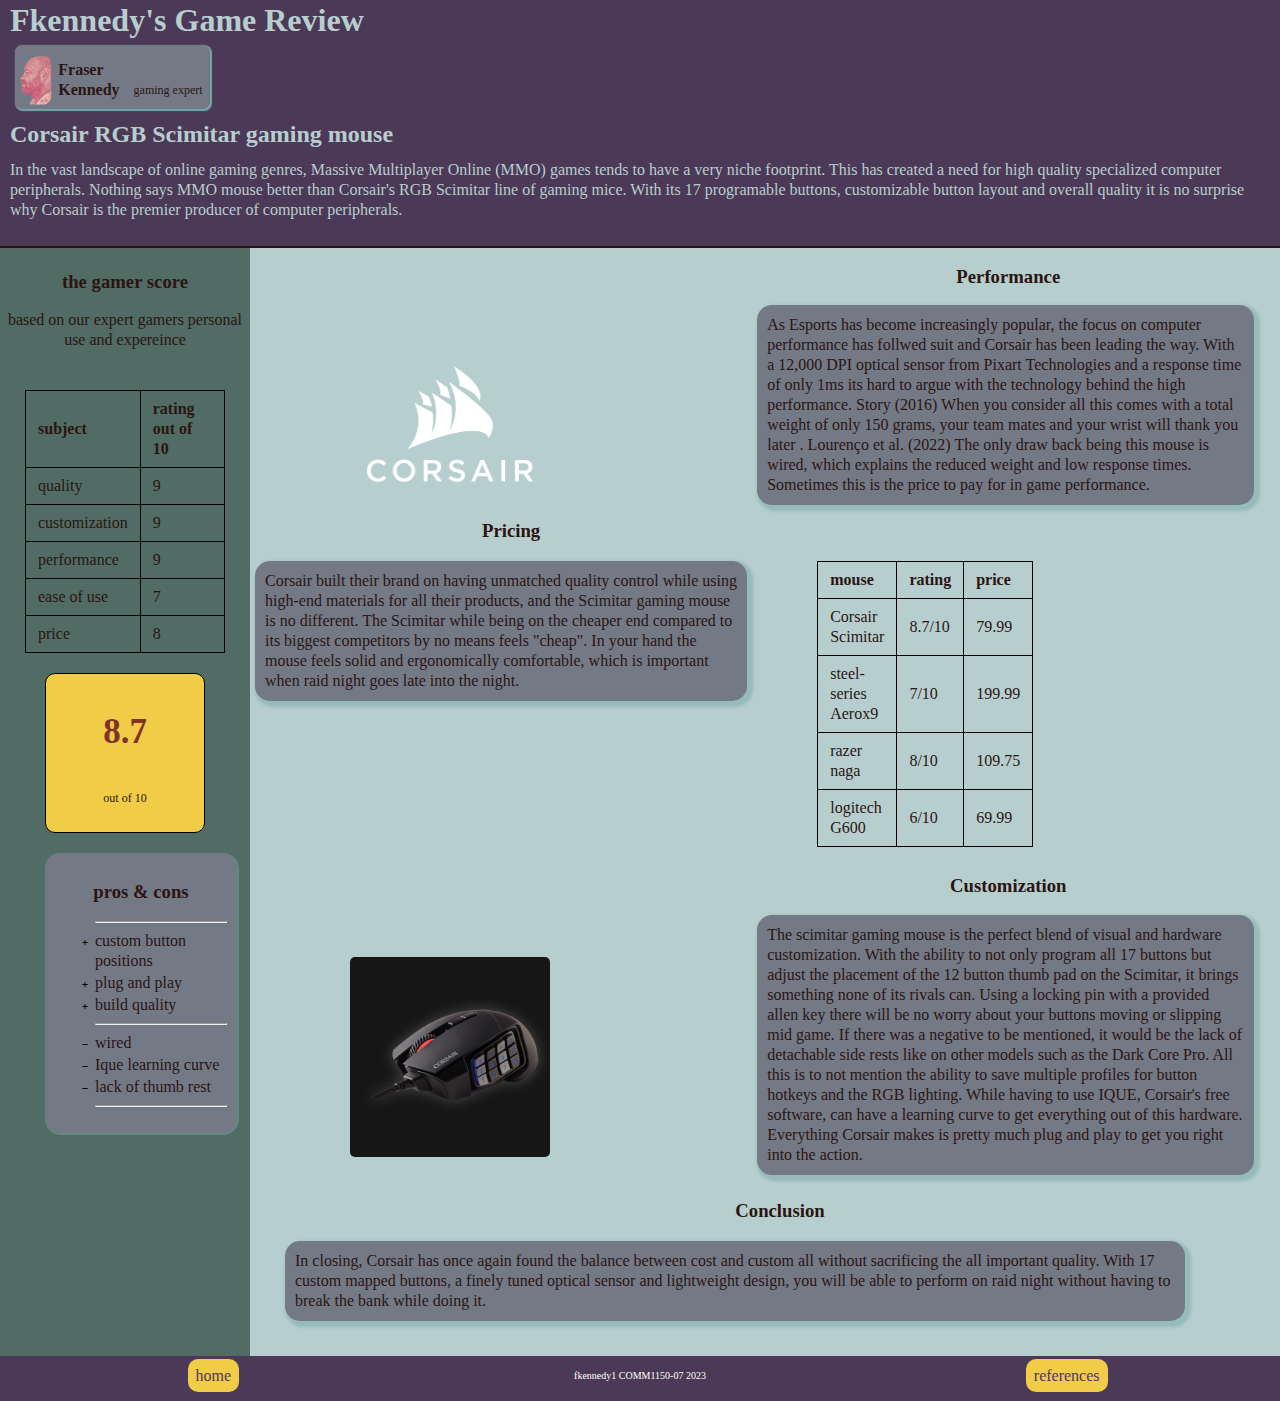
==== index.html @ cdf5c307 "first commit" ====
<!DOCTYPE html>
<html lang="en">
<head>
    <meta charset="UTF-8">
    <meta name="viewport" content="width=device-width, initial-scale=1.0">
    <title>COMM Product Review</title>
    <link rel="stylesheet" href="./styles/styles.css">
</head>
<body>
    <div class="header" id="header">
        <h1>Fkennedy's Game Review</h1>
        <div class="product">
            <div>
                <div class="personal-info">
                    <img src="./assets/avatar.png">
                    <h2>Fraser Kennedy</h2>
                    <p>gaming expert</p>
                </div>
            </div>            
        </div>
        <div class="intro">
            <h2>Corsair RGB Scimitar gaming mouse</h2>
        <p>In the vast landscape of online gaming genres, Massive Multiplayer Online (MMO) games tends to have a very niche footprint. This has created a need for high quality specialized computer peripherals. Nothing says MMO mouse better than Corsair's RGB Scimitar line of gaming mice. With its 17 programable buttons, customizable button layout and overall quality it is no surprise why Corsair is the premier producer of computer peripherals. </p>
        </div>
    </div>
    
    <main>
        <div class="two-col-main">
            <div class="sidebar">
                <div class="rating">
                    <div>
                        <h3>the gamer score</h3>
                        <p>based on our  expert gamers personal use and expereince</p>
                    </div>
                    <div class="two-col-side">
                        <div class="rate-table">
                            <table>
                                <thead>
                                    <tr>
                                        <th>
                                            subject
                                        </th>
                                        <th>
                                            rating out of 10
                                        </th>
                                    </tr>
                                </thead>
                                <tbody>
                                    <tr>
                                        <td>quality</td>
                                        <td>9</td>
                                    </tr>
                                    <tr>
                                        <td>customization</td>
                                        <td>9</td>
                                    </tr>
                                    <tr>
                                        <td>performance</td>
                                        <td>9</td>
                                    </tr>
                                    <tr>
                                        <td>ease of use</td>
                                        <td>7</td>
                                    </tr>
                                    <tr>
                                        <td>price</td>
                                        <td>8</td>
                                    </tr>

                                </tbody>
                            </table>
                        </div>
                        <div class="hero-rate">
                            <h4>8.7</h4>
                            <p>out of 10</p>
                        </div>
                    </div>

                </div>
                <div class="pro-con">
                    <h3>pros & cons</h3>
                    <ul>
                        <hr>
                        <li class="pro">custom button positions</li>
                        
                        <li class="pro">plug and play</li>
                        
                        <li class="pro">build quality</li>
                        <hr>
                        <li class="con">wired</li>
                        
                        <li class="con">Ique learning curve</li>
                        
                        <li class="con">lack of thumb rest</li>
                        <hr>
                    </ul>
                </div>
            </div>
            <div class="main-content">
                <div class="performance two-col">
                    <div>
                        <img src="./assets/corsair-logo.png">
                    </div>
                    <div class="perf-2">
                        <h3>Performance</h3>
                        <p>As Esports has become increasingly popular, the focus on computer performance has follwed suit and Corsair has been leading the way. With a 12,000 DPI optical sensor from Pixart Technologies and a response time of only 1ms its hard to argue with the technology behind the high performance. Story (2016) When you consider all this comes with a total weight of only 150 grams, your team mates and your wrist will thank you later . Lourenço et al. (2022) The only draw back being this mouse is wired, which explains the reduced weight and low response times. Sometimes this is the price to pay for in game performance. </p>
                    </div>
                </div>
                <div class="pricing two-col">
                    <div>
                        <h3>Pricing</h3>
                        <p>Corsair built their brand on having unmatched quality control while using high-end materials for all their products, and the Scimitar gaming mouse is no different. The Scimitar while being on the cheaper end compared to its biggest competitors by no means feels "cheap". In your hand the mouse feels solid and ergonomically comfortable, which is important when raid night goes late into the night. </p>
                    </div>
                    <div>
                        <table>
                            <thead>
                                <tr>
                                    <th>mouse</th>
                                    <th>rating</th>
                                    <th>price</th>
                                </tr> 
                            </thead>
                            <tbody>
                                <tr>
                                    <td>Corsair Scimitar</td>
                                    <td>8.7/10</td>
                                    <td>79.99</td>
                                </tr>
                                <tr>
                                    <td>steel-series Aerox9</td>
                                    <td>7/10</td>
                                    <td>199.99</td>
                                </tr>
                                <tr>
                                    <td>razer naga</td>
                                    <td>8/10</td>
                                    <td>109.75</td>
                                </tr>
                                <tr>
                                    <td>logitech G600</td>
                                    <td>6/10</td>
                                    <td>69.99</td>
                                </tr>
                            </tbody>
                        </table>
                    </div>
                </div>
                <div class="performance  two-col">
                    <div>
                        <img src="./assets/mouse-img.jpg">
                    </div>
                    <div>
                        <h3>Customization</h3>
                        <p>The scimitar gaming mouse is the perfect blend of visual and hardware customization. With the ability to not only program all 17 buttons but adjust the placement of the 12 button thumb pad on the Scimitar, it brings something none of its rivals can. Using a locking pin with a provided allen key there will be no worry about your buttons moving or slipping mid game. If there was a negative to be mentioned, it would be the lack of detachable side rests like on other models such as the Dark Core Pro. All this is to not mention the ability to save multiple profiles for button hotkeys and the RGB lighting. While having to use IQUE, Corsair's free software, can have a learning curve to get everything out of this hardware. Everything Corsair makes is pretty much plug and play to get you right into the action.</p>
                    </div>
                </div>
                <div class="conclusions">
                    <h3>Conclusion</h3>
                    <p>In closing, Corsair has once again found the balance between cost and custom all without sacrificing the all important quality. With 17 custom mapped buttons, a finely tuned optical sensor and lightweight design, you will be able to perform on raid night without having to break the bank while doing it. </p>
                </div>
            </div>            
        </div>
    </main>
    <footer>
        <div><a href="#header">home</a></div>
        <div><p>fkennedy1 COMM1150-07 2023</p></div>
        <div><a href="./pages/references.html">references</a></div>
    </footer>
</body>
</html>
---- styles/styles.css ----
* {
    box-sizing: border-box;
}
body {
    margin: 0;
    font-size: 100%;
    color: #fff;
    line-height: 20px;
}

.header {
    color: #B7CECE;
    height: fit-content;
    background-color: #4c3957;
    border-bottom: 2px solid #2B1512;
}
.header h1 {
    padding: 10px;
    margin: 0 auto;
}

.product {
    display: grid;
    grid-template-columns: 1fr 1fr;
    width: 100%;
    margin-left: 10px;
}


.two-col-side {
    
    display: grid;
    gap: 5px;
    grid-template-columns: 1fr 250px;
}

.hero-rate {
    
    margin: 80px 0px 0px 20px;
    width: 10em;
    height: 10em;
    background-color: #F1CC47;
    border: 1px solid black;
    border-radius: 10px;
}

.hero-rate h4{
    color: #823329;
    font-size: 35px;
    text-align: center;
    margin-top: 30%;
}
.hero-rate p {
    font-size: 75%;
    text-align: center;
}

.main-content {
    color: #2B1512;
    height: fit-content;
    background-color: #b7cece;
    font-size: 100%;
}

.sidebar {
    color: #2B1512;
    padding: 5px;
    height: 100%;
    background-color: #506c64;
}

.personal-info {
    color: #2B1512;
    background-color: #747986;
    border-radius: 7px;
    height: 4em;
    width: 195px;
    display: grid;
    grid-template-columns: 15% 1fr 1fr;
    margin: 5px;
    box-shadow: 1px 1px 1px 1px #74A8A7;
    
}

.personal-info h2 {
    font-size: 16px;
    margin: 15px 14px;   
}
.personal-info p {
    margin-top: 35px;
    font-size: 12px;
}
.personal-info img {
    border-radius: 25%;
    margin-top: 10px;
    margin-left: 5px;
    width: 2em;
}

.performance {
    width: 98%;
    display: grid;
    gap: 5px;
    grid-template-columns: 110px 1fr;
}
.performance h3 {
    text-align: center;
}
.performance p {
    
    background-color:#747986;
    padding: 10px;
    margin-right: 5px;
    /* border: 1px solid #2B1512; */
    border-radius: 15px;
    box-shadow: 3px 3px 3px 3px #74a8a782;
}

.performance img, .customization img {
    width: 100px;
    margin: 100px 0px 0px 5px;
    border-radius: 5px;
}

.pricing {
    width: 98%;
    display: grid;
    gap: 5px;
    grid-template-columns:  1fr 200px;
}

.pricing p {
    
    background-color:#747986;
    box-shadow: 3px 3px 3px 3px #74a8a782;
    padding: 10px;
    margin: 20px 5px 5px 5px;
    /* border: 1px solid #2B1512; */
    border-radius: 15px;
}
.pricing h3 {
    text-align: center;
    margin: 0 0 0 20px;
}
.customization {
    width: 98%;
    display: grid;
    gap: 5px;
    grid-template-columns: 110px 1fr;
}
.customization p {
    
    background-color:#747986;
    
    padding: 10px;
    margin: 20px 5px 5px 5px;
    /* border: 1px solid #2B1512; */
    border-radius: 15px;
}

.conclusions {
    padding-bottom: 30px;
    margin-left:30px;
    margin-top: 10px;
}
.conclusions p {
    
    background-color:#747986;
    padding: 10px;
    margin: 20px 5px 5px 5px;
    /* border: 1px solid #2B1512; */
    border-radius: 15px;
    width: 90%;
    box-shadow: 3px 3px 3px 3px #74a8a782;
}
.conclusions h3 {
    margin: 0;
    text-align: center;
}
.pro-con {
    width: 60%;
    padding: 10px;
    line-height: 20px;
    background-color:#747986;
    margin: 20px 5px 5px 40px;
    /* border: 1px solid #2B1512; */
    border-radius: 15px;
    box-shadow: 1px 1px 1px 1px #74a8a782;
}
.pro-con li {
    list-style-type: none;
}
.sidebar h3, .sidebar p {
    text-align: center;
}

.intro {
    margin: 0 auto;
    padding: 10px;
}
.intro h2 {
    margin: 0;
}
.pro {
    list-style: url(../assets/plus-solid.svg);
    margin-top: 2px;
}
.con {
    list-style: url(../assets/minus-solid.svg);
    margin-top: 2px;
}

table {
    width: 200px;
    margin: 40px 10px 10px 0px;
    border-collapse: collapse;
}
table, th, td {
    border: 1px solid black;
}
th, td {
    padding: 8px 12px;
    text-align: left;
}
footer {
    padding-top: 10px;
    height: 5vh;
    text-align: center;
    background-color: #4c3957;
    display: grid;
    grid-template-columns: 1fr 1fr 1fr;
}

footer p {
    font-size: 10px;
    margin: 0;
}

footer a {
    color: #4c3957;
    text-decoration: none;
    background-color: #F1CC47;
    padding: 0.5em;
    border-radius: 10px;
}

@media screen and (min-width: 768px) {
    .two-col-main {
        display: grid;
        grid-template-columns: 250px 1fr;
    }
    .two-col-side {
        display: block;
    }
    .rate-table {
        margin-left: 20px;
    }
    .hero-rate {
        margin: 20px 0 0 40px;
    }
}



@media screen and (min-width: 1024px) {
    .two-col {
        display: grid;
        grid-template-columns: 1fr 1fr;
    }

    .performance img, .customization img {
        width: 200px;
        margin: 100px 0px 0px 100px;
        border-radius: 5px;
    }
    .pricing table {
        margin-left: 60px;
    }
    .pro-con {
        width: 80%;
    }
}

@media screen and (min-width: 1440px) {
    body {
        font-size: 130%;
        line-height: 30px;
    }
    .two-col-main {
        grid-template-columns: 290px 1fr;
    }
    

    footer {
        height: 7vh;
    }
}
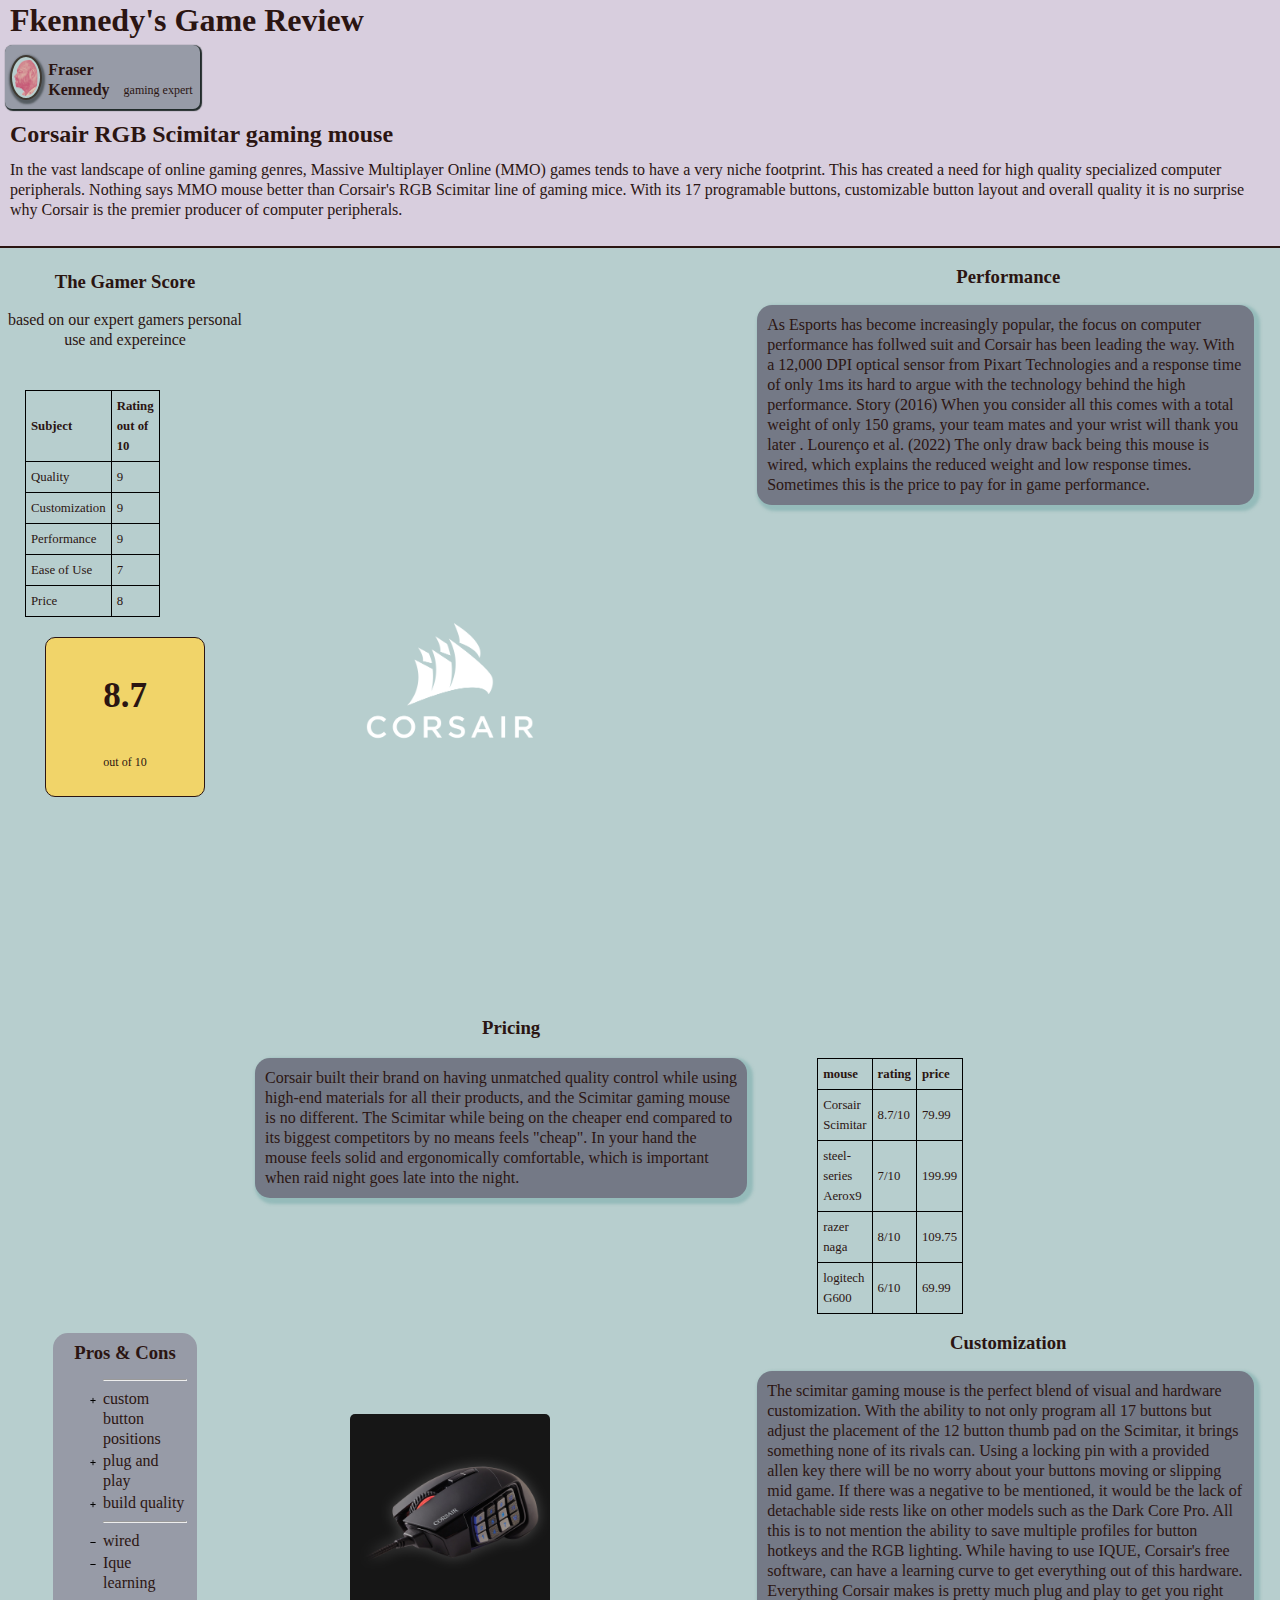
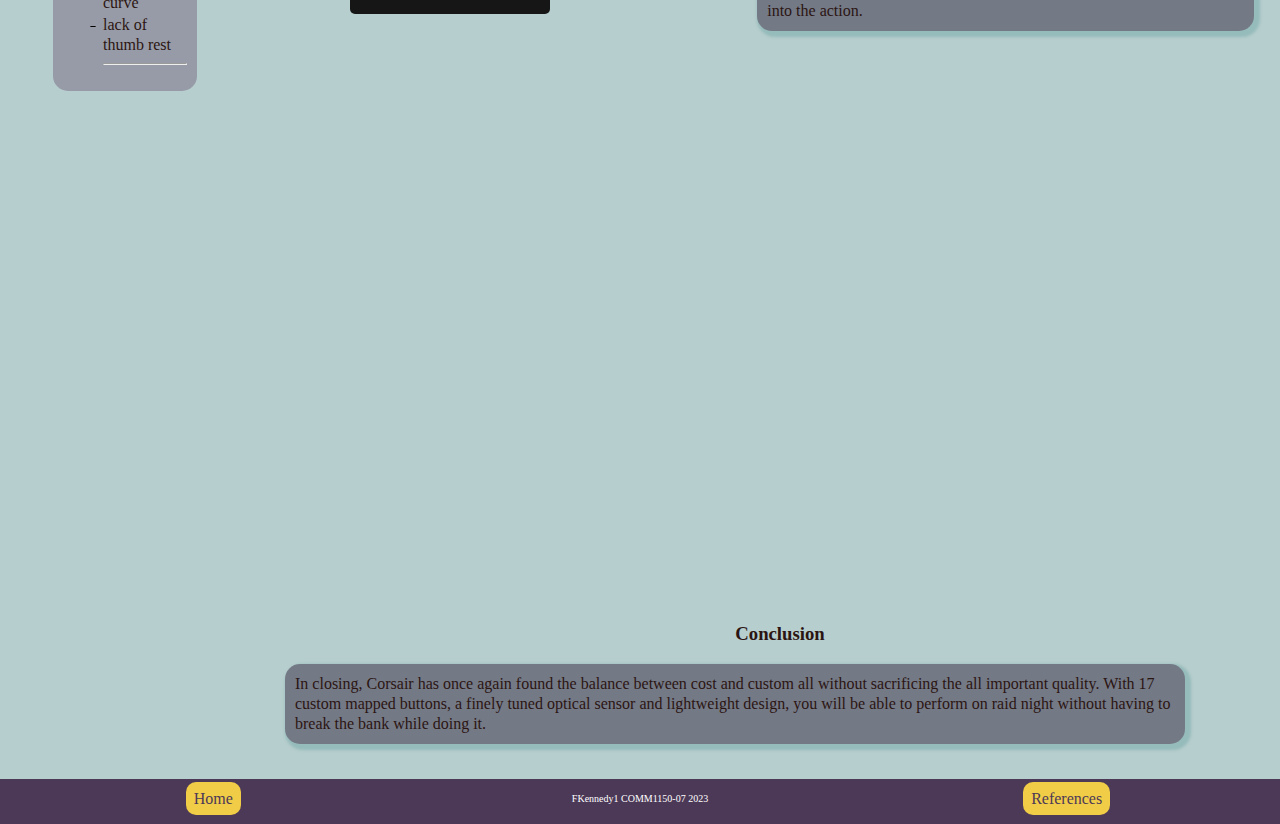
==== commit 59d2719f: "some type fixes" ====
--- a/index.html
+++ b/index.html
@@ -20,7 +20,10 @@
         </div>
         <div class="intro">
             <h2>Corsair RGB Scimitar gaming mouse</h2>
-        <p>In the vast landscape of online gaming genres, Massive Multiplayer Online (MMO) games tends to have a very niche footprint. This has created a need for high quality specialized computer peripherals. Nothing says MMO mouse better than Corsair's RGB Scimitar line of gaming mice. With its 17 programable buttons, customizable button layout and overall quality it is no surprise why Corsair is the premier producer of computer peripherals. </p>
+        <p>In the vast landscape of online gaming genres, Massive Multiplayer Online (MMO) games tends to have a very niche footprint.
+             This has created a need for high quality specialized computer peripherals.
+              Nothing says MMO mouse better than Corsair's RGB Scimitar line of gaming mice.
+               With its 17 programable buttons, customizable button layout and overall quality it is no surprise why Corsair is the premier producer of computer peripherals. </p>
         </div>
     </div>
     
@@ -29,7 +32,7 @@
             <div class="sidebar">
                 <div class="rating">
                     <div>
-                        <h3>the gamer score</h3>
+                        <h3>The Gamer Score</h3>
                         <p>based on our  expert gamers personal use and expereince</p>
                     </div>
                     <div class="two-col-side">
@@ -38,32 +41,32 @@
                                 <thead>
                                     <tr>
                                         <th>
-                                            subject
+                                            Subject
                                         </th>
                                         <th>
-                                            rating out of 10
+                                            Rating out of 10
                                         </th>
                                     </tr>
                                 </thead>
                                 <tbody>
                                     <tr>
-                                        <td>quality</td>
+                                        <td>Quality</td>
                                         <td>9</td>
                                     </tr>
                                     <tr>
-                                        <td>customization</td>
+                                        <td>Customization</td>
                                         <td>9</td>
                                     </tr>
                                     <tr>
-                                        <td>performance</td>
+                                        <td>Performance</td>
                                         <td>9</td>
                                     </tr>
                                     <tr>
-                                        <td>ease of use</td>
+                                        <td>Ease of Use</td>
                                         <td>7</td>
                                     </tr>
                                     <tr>
-                                        <td>price</td>
+                                        <td>Price</td>
                                         <td>8</td>
                                     </tr>
 
@@ -78,7 +81,11 @@
 
                 </div>
                 <div class="pro-con">
-                    <h3>pros & cons</h3>
+                    <div>
+
+                    </div>
+                    <div class="tbl-procon">
+                        <h3>Pros & Cons</h3>
                     <ul>
                         <hr>
                         <li class="pro">custom button positions</li>
@@ -94,16 +101,27 @@
                         <li class="con">lack of thumb rest</li>
                         <hr>
                     </ul>
+                    </div>
+                    <div>
+
+                    </div>
+                    
                 </div>
             </div>
             <div class="main-content">
                 <div class="performance two-col">
-                    <div>
-                        <img src="./assets/corsair-logo.png">
+                    <div class="three-row">
+                        <div></div>
+                        <div><img src="./assets/corsair-logo.png"></div>
+                        <div></div> 
                     </div>
                     <div class="perf-2">
                         <h3>Performance</h3>
-                        <p>As Esports has become increasingly popular, the focus on computer performance has follwed suit and Corsair has been leading the way. With a 12,000 DPI optical sensor from Pixart Technologies and a response time of only 1ms its hard to argue with the technology behind the high performance. Story (2016) When you consider all this comes with a total weight of only 150 grams, your team mates and your wrist will thank you later . Lourenço et al. (2022) The only draw back being this mouse is wired, which explains the reduced weight and low response times. Sometimes this is the price to pay for in game performance. </p>
+                        <p>As Esports has become increasingly popular, the focus on computer performance has follwed suit and Corsair has been leading the way. 
+                            With a 12,000 DPI optical sensor from Pixart Technologies and a response time of only 1ms its hard to argue with the technology behind the high performance.
+                             Story (2016) When you consider all this comes with a total weight of only 150 grams, your team mates and your wrist will thank you later . Lourenço et al. (2022) 
+                             The only draw back being this mouse is wired, which explains the reduced weight and low response times. 
+                             Sometimes this is the price to pay for in game performance. </p>
                     </div>
                 </div>
                 <div class="pricing two-col">
@@ -146,25 +164,35 @@
                     </div>
                 </div>
                 <div class="performance  two-col">
-                    <div>
+                    <div class="three-row">
+                        
                         <img src="./assets/mouse-img.jpg">
+                        
+                        
                     </div>
                     <div>
                         <h3>Customization</h3>
-                        <p>The scimitar gaming mouse is the perfect blend of visual and hardware customization. With the ability to not only program all 17 buttons but adjust the placement of the 12 button thumb pad on the Scimitar, it brings something none of its rivals can. Using a locking pin with a provided allen key there will be no worry about your buttons moving or slipping mid game. If there was a negative to be mentioned, it would be the lack of detachable side rests like on other models such as the Dark Core Pro. All this is to not mention the ability to save multiple profiles for button hotkeys and the RGB lighting. While having to use IQUE, Corsair's free software, can have a learning curve to get everything out of this hardware. Everything Corsair makes is pretty much plug and play to get you right into the action.</p>
+                        <p>The scimitar gaming mouse is the perfect blend of visual and hardware customization.
+                             With the ability to not only program all 17 buttons but adjust the placement of the 12 button thumb pad on the Scimitar, it brings something none of its rivals can.
+                              Using a locking pin with a provided allen key there will be no worry about your buttons moving or slipping mid game.
+                               If there was a negative to be mentioned, it would be the lack of detachable side rests like on other models such as the Dark Core Pro.
+                                All this is to not mention the ability to save multiple profiles for button hotkeys and the RGB lighting. 
+                                While having to use IQUE, Corsair's free software, can have a learning curve to get everything out of this hardware. 
+                                Everything Corsair makes is pretty much plug and play to get you right into the action.</p>
                     </div>
                 </div>
                 <div class="conclusions">
                     <h3>Conclusion</h3>
-                    <p>In closing, Corsair has once again found the balance between cost and custom all without sacrificing the all important quality. With 17 custom mapped buttons, a finely tuned optical sensor and lightweight design, you will be able to perform on raid night without having to break the bank while doing it. </p>
+                    <p>In closing, Corsair has once again found the balance between cost and custom all without sacrificing the all important quality.
+                         With 17 custom mapped buttons, a finely tuned optical sensor and lightweight design, you will be able to perform on raid night without having to break the bank while doing it. </p>
                 </div>
             </div>            
         </div>
     </main>
     <footer>
-        <div><a href="#header">home</a></div>
-        <div><p>fkennedy1 COMM1150-07 2023</p></div>
-        <div><a href="./pages/references.html">references</a></div>
+        <div><a href="#header">Home</a></div>
+        <div><p>FKennedy1 COMM1150-07 2023</p></div>
+        <div><a href="./pages/references.html">References</a></div>
     </footer>
 </body>
 </html>--- a/styles/styles.css
+++ b/styles/styles.css
@@ -6,12 +6,13 @@
     font-size: 100%;
     color: #fff;
     line-height: 20px;
+    width: 100%;
 }
 
 .header {
-    color: #B7CECE;
+    color: #2B1512;
     height: fit-content;
-    background-color: #4c3957;
+    background-color: #a38ab16b;
     border-bottom: 2px solid #2B1512;
 }
 .header h1 {
@@ -23,12 +24,10 @@
     display: grid;
     grid-template-columns: 1fr 1fr;
     width: 100%;
-    margin-left: 10px;
 }
 
 
 .two-col-side {
-    
     display: grid;
     gap: 5px;
     grid-template-columns: 1fr 250px;
@@ -39,13 +38,13 @@
     margin: 80px 0px 0px 20px;
     width: 10em;
     height: 10em;
-    background-color: #F1CC47;
-    border: 1px solid black;
+    background-color: #f1d469;
+    border: 1px solid #2B1512;
     border-radius: 10px;
 }
 
 .hero-rate h4{
-    color: #823329;
+    color: #2B1512;
     font-size: 35px;
     text-align: center;
     margin-top: 30%;
@@ -63,22 +62,23 @@
 }
 
 .sidebar {
+    display: grid;
+    grid-template-rows: 1fr 1fr;
     color: #2B1512;
     padding: 5px;
-    height: 100%;
-    background-color: #506c64;
+    background-color: #b7cece;
 }
 
 .personal-info {
     color: #2B1512;
-    background-color: #747986;
+    background-color: #979ba7;
     border-radius: 7px;
     height: 4em;
     width: 195px;
     display: grid;
     grid-template-columns: 15% 1fr 1fr;
     margin: 5px;
-    box-shadow: 1px 1px 1px 1px #74A8A7;
+    box-shadow: 1px 1px 1px 1px #212b2a;
     
 }
 
@@ -91,7 +91,11 @@
     font-size: 12px;
 }
 .personal-info img {
-    border-radius: 25%;
+    padding: 2px;
+    background-color: #b7cece;
+    box-shadow: 1px 2px 2px 2px #212b2a90;
+    border: 2px solid rgb(62, 57, 49);
+    border-radius: 70%;
     margin-top: 10px;
     margin-left: 5px;
     width: 2em;
@@ -111,15 +115,14 @@
     background-color:#747986;
     padding: 10px;
     margin-right: 5px;
-    /* border: 1px solid #2B1512; */
     border-radius: 15px;
     box-shadow: 3px 3px 3px 3px #74a8a782;
 }
 
 .performance img, .customization img {
     width: 100px;
-    margin: 100px 0px 0px 5px;
     border-radius: 5px;
+    margin-left: 10px;
 }
 
 .pricing {
@@ -141,6 +144,11 @@
 .pricing h3 {
     text-align: center;
     margin: 0 0 0 20px;
+}
+
+.three-row {
+    display: grid;
+    grid-template-rows: 1fr 1fr 1fr;
 }
 .customization {
     width: 98%;
@@ -178,14 +186,22 @@
     text-align: center;
 }
 .pro-con {
-    width: 60%;
-    padding: 10px;
-    line-height: 20px;
-    background-color:#747986;
-    margin: 20px 5px 5px 40px;
-    /* border: 1px solid #2B1512; */
-    border-radius: 15px;
-    box-shadow: 1px 1px 1px 1px #74a8a782;
+    display: grid;
+    grid-template-columns: 1fr 3fr 1fr;
+    width: 100%;
+    line-height: 20px; 
+    margin-top: 20px;
+}
+
+.tbl-procon {
+    background-color: #979ba7;
+    height: fit-content;
+    padding: 10px;
+    border-radius: 15px;
+
+}
+.tbl-procon h3 {
+    margin: 0;
 }
 .pro-con li {
     list-style-type: none;
@@ -211,16 +227,21 @@
 }
 
 table {
-    width: 200px;
-    margin: 40px 10px 10px 0px;
+    width: 10px;
+    margin: 40px 0px 0px 0px;
     border-collapse: collapse;
+    font-size: 80%;
 }
 table, th, td {
     border: 1px solid black;
 }
 th, td {
-    padding: 8px 12px;
+    padding: 5px 5px;
     text-align: left;
+}
+
+.rate-table {
+    margin-left: 20px;
 }
 footer {
     padding-top: 10px;
@@ -276,15 +297,14 @@
     .pricing table {
         margin-left: 60px;
     }
-    .pro-con {
-        width: 80%;
-    }
 }
 
 @media screen and (min-width: 1440px) {
     body {
+        margin: 0 auto;
         font-size: 130%;
         line-height: 30px;
+        width: 75%;
     }
     .two-col-main {
         grid-template-columns: 290px 1fr;
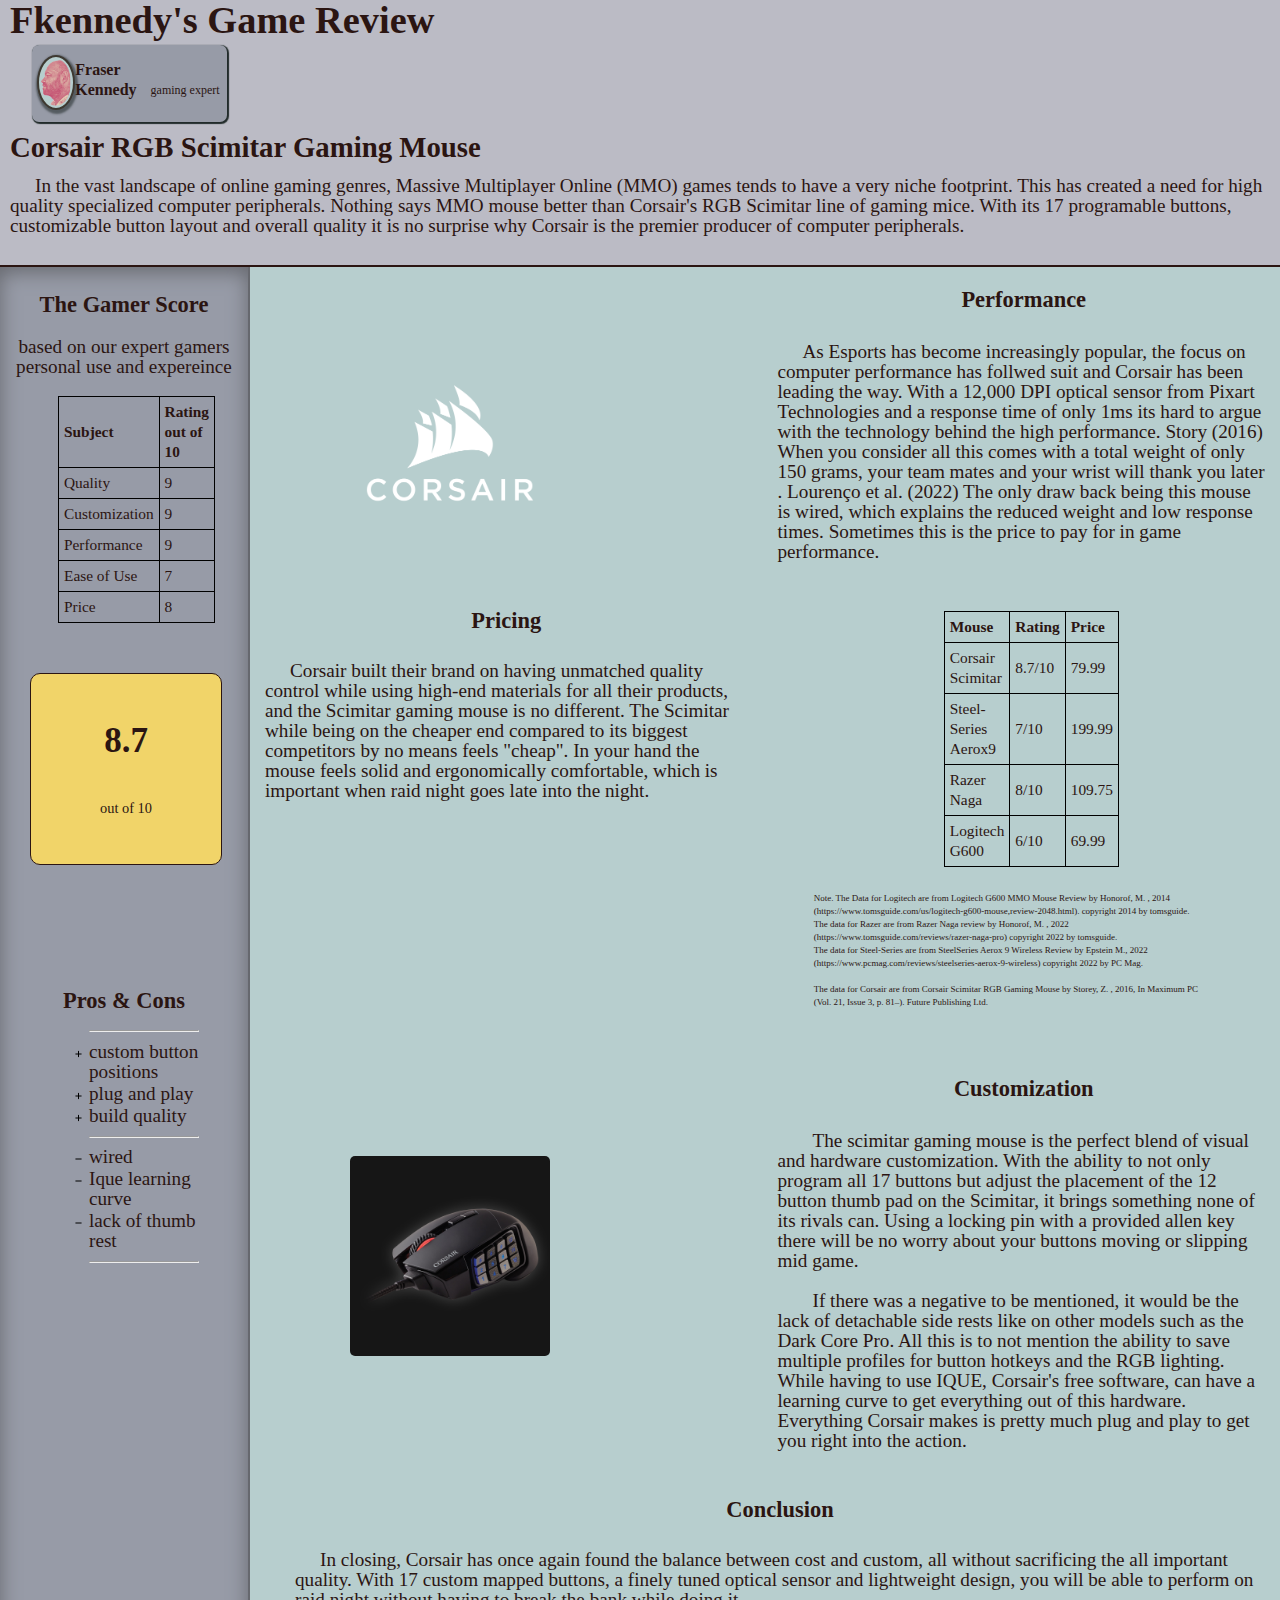
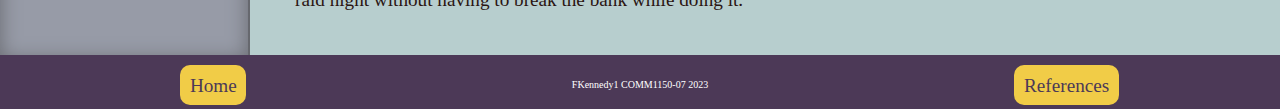
==== commit faccb4b0: "adjustments" ====
--- a/index.html
+++ b/index.html
@@ -19,8 +19,8 @@
             </div>            
         </div>
         <div class="intro">
-            <h2>Corsair RGB Scimitar gaming mouse</h2>
-        <p>In the vast landscape of online gaming genres, Massive Multiplayer Online (MMO) games tends to have a very niche footprint.
+            <h2>Corsair RGB Scimitar Gaming Mouse</h2>
+        <p><span style="margin-left: 25px;"></span>In the vast landscape of online gaming genres, Massive Multiplayer Online (MMO) games tends to have a very niche footprint.
              This has created a need for high quality specialized computer peripherals.
               Nothing says MMO mouse better than Corsair's RGB Scimitar line of gaming mice.
                With its 17 programable buttons, customizable button layout and overall quality it is no surprise why Corsair is the premier producer of computer peripherals. </p>
@@ -73,10 +73,14 @@
                                 </tbody>
                             </table>
                         </div>
-                        <div class="hero-rate">
-                            <h4>8.7</h4>
-                            <p>out of 10</p>
+                        <div class="small-two-row">
+                            <div></div>
+                            <div class="hero-rate">
+                                <h4>8.7</h4>
+                                <p>out of 10</p>
+                            </div>
                         </div>
+                        
                     </div>
 
                 </div>
@@ -117,7 +121,7 @@
                     </div>
                     <div class="perf-2">
                         <h3>Performance</h3>
-                        <p>As Esports has become increasingly popular, the focus on computer performance has follwed suit and Corsair has been leading the way. 
+                        <p><span style="margin-left: 25px;"></span>As Esports has become increasingly popular, the focus on computer performance has follwed suit and Corsair has been leading the way. 
                             With a 12,000 DPI optical sensor from Pixart Technologies and a response time of only 1ms its hard to argue with the technology behind the high performance.
                              Story (2016) When you consider all this comes with a total weight of only 150 grams, your team mates and your wrist will thank you later . Lourenço et al. (2022) 
                              The only draw back being this mouse is wired, which explains the reduced weight and low response times. 
@@ -127,15 +131,16 @@
                 <div class="pricing two-col">
                     <div>
                         <h3>Pricing</h3>
-                        <p>Corsair built their brand on having unmatched quality control while using high-end materials for all their products, and the Scimitar gaming mouse is no different. The Scimitar while being on the cheaper end compared to its biggest competitors by no means feels "cheap". In your hand the mouse feels solid and ergonomically comfortable, which is important when raid night goes late into the night. </p>
-                    </div>
-                    <div>
+                        <p><span style="margin-left: 25px;"></span>Corsair built their brand on having unmatched quality control while using high-end materials for all their products, and the Scimitar gaming mouse is no different. The Scimitar while being on the cheaper end compared to its biggest competitors by no means feels "cheap". In your hand the mouse feels solid and ergonomically comfortable, which is important when raid night goes late into the night. </p>
+                    </div>
+                    <div class="table-rate">
+                        <div></div>
                         <table>
                             <thead>
                                 <tr>
-                                    <th>mouse</th>
-                                    <th>rating</th>
-                                    <th>price</th>
+                                    <th>Mouse</th>
+                                    <th>Rating</th>
+                                    <th>Price</th>
                                 </tr> 
                             </thead>
                             <tbody>
@@ -145,37 +150,50 @@
                                     <td>79.99</td>
                                 </tr>
                                 <tr>
-                                    <td>steel-series Aerox9</td>
+                                    <td>Steel-Series Aerox9</td>
                                     <td>7/10</td>
                                     <td>199.99</td>
                                 </tr>
                                 <tr>
-                                    <td>razer naga</td>
+                                    <td>Razer Naga</td>
                                     <td>8/10</td>
                                     <td>109.75</td>
                                 </tr>
                                 <tr>
-                                    <td>logitech G600</td>
+                                    <td>Logitech G600</td>
                                     <td>6/10</td>
                                     <td>69.99</td>
                                 </tr>
                             </tbody>
                         </table>
+                        <div></div>
+                        <div></div>
+                        <div></div>
+                        <div></div>
+                        <div></div>
+                        <div class="cite">
+                            <p>Note. The Data for Logitech are from Logitech G600 MMO Mouse Review by Honorof, M. , 2014 (https://www.tomsguide.com/us/logitech-g600-mouse,review-2048.html). copyright 2014 by tomsguide.</p>
+                            <p>The data for Razer are from Razer Naga review by Honorof, M. , 2022 (https://www.tomsguide.com/reviews/razer-naga-pro) copyright 2022 by tomsguide.</p>
+                            <p>The data for Steel-Series are from SteelSeries Aerox 9 Wireless Review by Epstein M., 2022 (https://www.pcmag.com/reviews/steelseries-aerox-9-wireless) copyright 2022 by PC Mag.</p><br>
+                            <p>The data for Corsair are from Corsair Scimitar RGB Gaming Mouse by Storey, Z. , 2016, In Maximum PC (Vol. 21, Issue 3, p. 81–). Future Publishing Ltd.</p>
+                        </div>
                     </div>
                 </div>
                 <div class="performance  two-col">
                     <div class="three-row">
-                        
+                        <div></div>
                         <img src="./assets/mouse-img.jpg">
-                        
+                        <div></div>
                         
                     </div>
                     <div>
                         <h3>Customization</h3>
-                        <p>The scimitar gaming mouse is the perfect blend of visual and hardware customization.
+                        <p>  <span style="margin-left: 35px;"></span>The scimitar gaming mouse is the perfect blend of visual and hardware customization.
                              With the ability to not only program all 17 buttons but adjust the placement of the 12 button thumb pad on the Scimitar, it brings something none of its rivals can.
                               Using a locking pin with a provided allen key there will be no worry about your buttons moving or slipping mid game.
-                               If there was a negative to be mentioned, it would be the lack of detachable side rests like on other models such as the Dark Core Pro.
+                              <br>
+                              <br> 
+                              <span style="margin-left: 35px;"></span>If there was a negative to be mentioned, it would be the lack of detachable side rests like on other models such as the Dark Core Pro.
                                 All this is to not mention the ability to save multiple profiles for button hotkeys and the RGB lighting. 
                                 While having to use IQUE, Corsair's free software, can have a learning curve to get everything out of this hardware. 
                                 Everything Corsair makes is pretty much plug and play to get you right into the action.</p>
@@ -183,7 +201,7 @@
                 </div>
                 <div class="conclusions">
                     <h3>Conclusion</h3>
-                    <p>In closing, Corsair has once again found the balance between cost and custom all without sacrificing the all important quality.
+                    <p><span style="margin-left: 25px;"></span>In closing, Corsair has once again found the balance between cost and custom, all without sacrificing the all important quality.
                          With 17 custom mapped buttons, a finely tuned optical sensor and lightweight design, you will be able to perform on raid night without having to break the bank while doing it. </p>
                 </div>
             </div>            
--- a/styles/styles.css
+++ b/styles/styles.css
@@ -7,6 +7,7 @@
     color: #fff;
     line-height: 20px;
     width: 100%;
+    background-color: #8ab19b6b;
 }
 
 .header {
@@ -30,12 +31,12 @@
 .two-col-side {
     display: grid;
     gap: 5px;
-    grid-template-columns: 1fr 250px;
+    grid-template-columns: 1fr 1fr;
 }
 
 .hero-rate {
     
-    margin: 80px 0px 0px 20px;
+    /* margin: 80px 0px 0px 20px; */
     width: 10em;
     height: 10em;
     background-color: #f1d469;
@@ -63,7 +64,7 @@
 
 .sidebar {
     display: grid;
-    grid-template-rows: 1fr 1fr;
+    grid-template-rows: 1fr;
     color: #2B1512;
     padding: 5px;
     background-color: #b7cece;
@@ -79,6 +80,7 @@
     grid-template-columns: 15% 1fr 1fr;
     margin: 5px;
     box-shadow: 1px 1px 1px 1px #212b2a;
+    margin-left: 5%;
     
 }
 
@@ -102,21 +104,18 @@
 }
 
 .performance {
-    width: 98%;
+    width: 100%;
     display: grid;
     gap: 5px;
     grid-template-columns: 110px 1fr;
+    background-color: #979ba7;
 }
 .performance h3 {
     text-align: center;
 }
 .performance p {
-    
-    background-color:#747986;
     padding: 10px;
     margin-right: 5px;
-    border-radius: 15px;
-    box-shadow: 3px 3px 3px 3px #74a8a782;
 }
 
 .performance img, .customization img {
@@ -126,29 +125,30 @@
 }
 
 .pricing {
-    width: 98%;
+    width: 100%;
     display: grid;
     gap: 5px;
     grid-template-columns:  1fr 200px;
+    margin-top: 20px;
+    margin-bottom: 40px;
 }
 
 .pricing p {
-    
-    background-color:#747986;
-    box-shadow: 3px 3px 3px 3px #74a8a782;
     padding: 10px;
     margin: 20px 5px 5px 5px;
-    /* border: 1px solid #2B1512; */
-    border-radius: 15px;
 }
 .pricing h3 {
     text-align: center;
-    margin: 0 0 0 20px;
+    margin: 0;
 }
 
 .three-row {
     display: grid;
     grid-template-rows: 1fr 1fr 1fr;
+}
+.small-two-row {
+    display: grid;
+    grid-template-rows: 30px 1fr;
 }
 .customization {
     width: 98%;
@@ -156,30 +156,19 @@
     gap: 5px;
     grid-template-columns: 110px 1fr;
 }
-.customization p {
-    
-    background-color:#747986;
-    
+.customization p { 
     padding: 10px;
     margin: 20px 5px 5px 5px;
-    /* border: 1px solid #2B1512; */
-    border-radius: 15px;
 }
 
 .conclusions {
     padding-bottom: 30px;
     margin-left:30px;
-    margin-top: 10px;
+    margin-top: 20px;
 }
 .conclusions p {
-    
-    background-color:#747986;
     padding: 10px;
     margin: 20px 5px 5px 5px;
-    /* border: 1px solid #2B1512; */
-    border-radius: 15px;
-    width: 90%;
-    box-shadow: 3px 3px 3px 3px #74a8a782;
 }
 .conclusions h3 {
     margin: 0;
@@ -193,8 +182,25 @@
     margin-top: 20px;
 }
 
+.table-rate {
+    display: grid;
+    grid-template-columns: 1fr 4fr 1fr;
+    grid-template-rows: 0px 256px 50px 10px;
+}
+.cite {
+    width: 100%;
+    font-size: 8px;
+    line-height: 8px;
+    font-weight: 200;
+    margin-top: 5px;
+    margin-bottom: 5px;
+}
+.cite p {
+    padding: 0;
+    margin: 0;
+}
+
 .tbl-procon {
-    background-color: #979ba7;
     height: fit-content;
     padding: 10px;
     border-radius: 15px;
@@ -228,7 +234,6 @@
 
 table {
     width: 10px;
-    margin: 40px 0px 0px 0px;
     border-collapse: collapse;
     font-size: 80%;
 }
@@ -266,6 +271,32 @@
 }
 
 @media screen and (min-width: 768px) {
+    body {
+        font-size: 110%;
+    }
+    .performance {
+        background-color: #b7cece;
+    }
+    .pricing {
+       height: 45vh; 
+    }
+    .cite {
+        position: relative;
+        top: 20px;
+        right: 210px;
+        min-width: 400px;
+        font-size: 9px;
+        line-height: 10px;
+    }
+    .pro-con {
+        grid-template-columns: 1fr 5fr 1fr;
+    }
+    .sidebar {
+        background-color: #979ba7;
+        grid-template-rows: 1fr 1fr;
+        border-right: 2px solid #66686e;
+        box-shadow: 0px 5px 20px inset #66686e;
+    }
     .two-col-main {
         display: grid;
         grid-template-columns: 250px 1fr;
@@ -274,19 +305,41 @@
         display: block;
     }
     .rate-table {
-        margin-left: 20px;
+        margin-left: 53px;
     }
     .hero-rate {
         margin: 20px 0 0 40px;
     }
+    footer {
+        padding-top: 15px;
+        height: 6vh;
+    }
 }
 
 
 
 @media screen and (min-width: 1024px) {
+    body {
+        font-size: 120%;
+    }
+    footer {
+        padding-top: 20px;
+    }
+    .three-row {
+        display: block;
+    }
     .two-col {
         display: grid;
         grid-template-columns: 1fr 1fr;
+    }
+
+    .pricing table {
+        margin-left: 120px;
+    }
+
+    .cite {
+        line-height: 13px;
+        right: 10px;
     }
 
     .performance img, .customization img {
@@ -294,9 +347,11 @@
         margin: 100px 0px 0px 100px;
         border-radius: 5px;
     }
-    .pricing table {
-        margin-left: 60px;
-    }
+
+    .hero-rate {
+        margin-left: 25px;
+    }
+    
 }
 
 @media screen and (min-width: 1440px) {
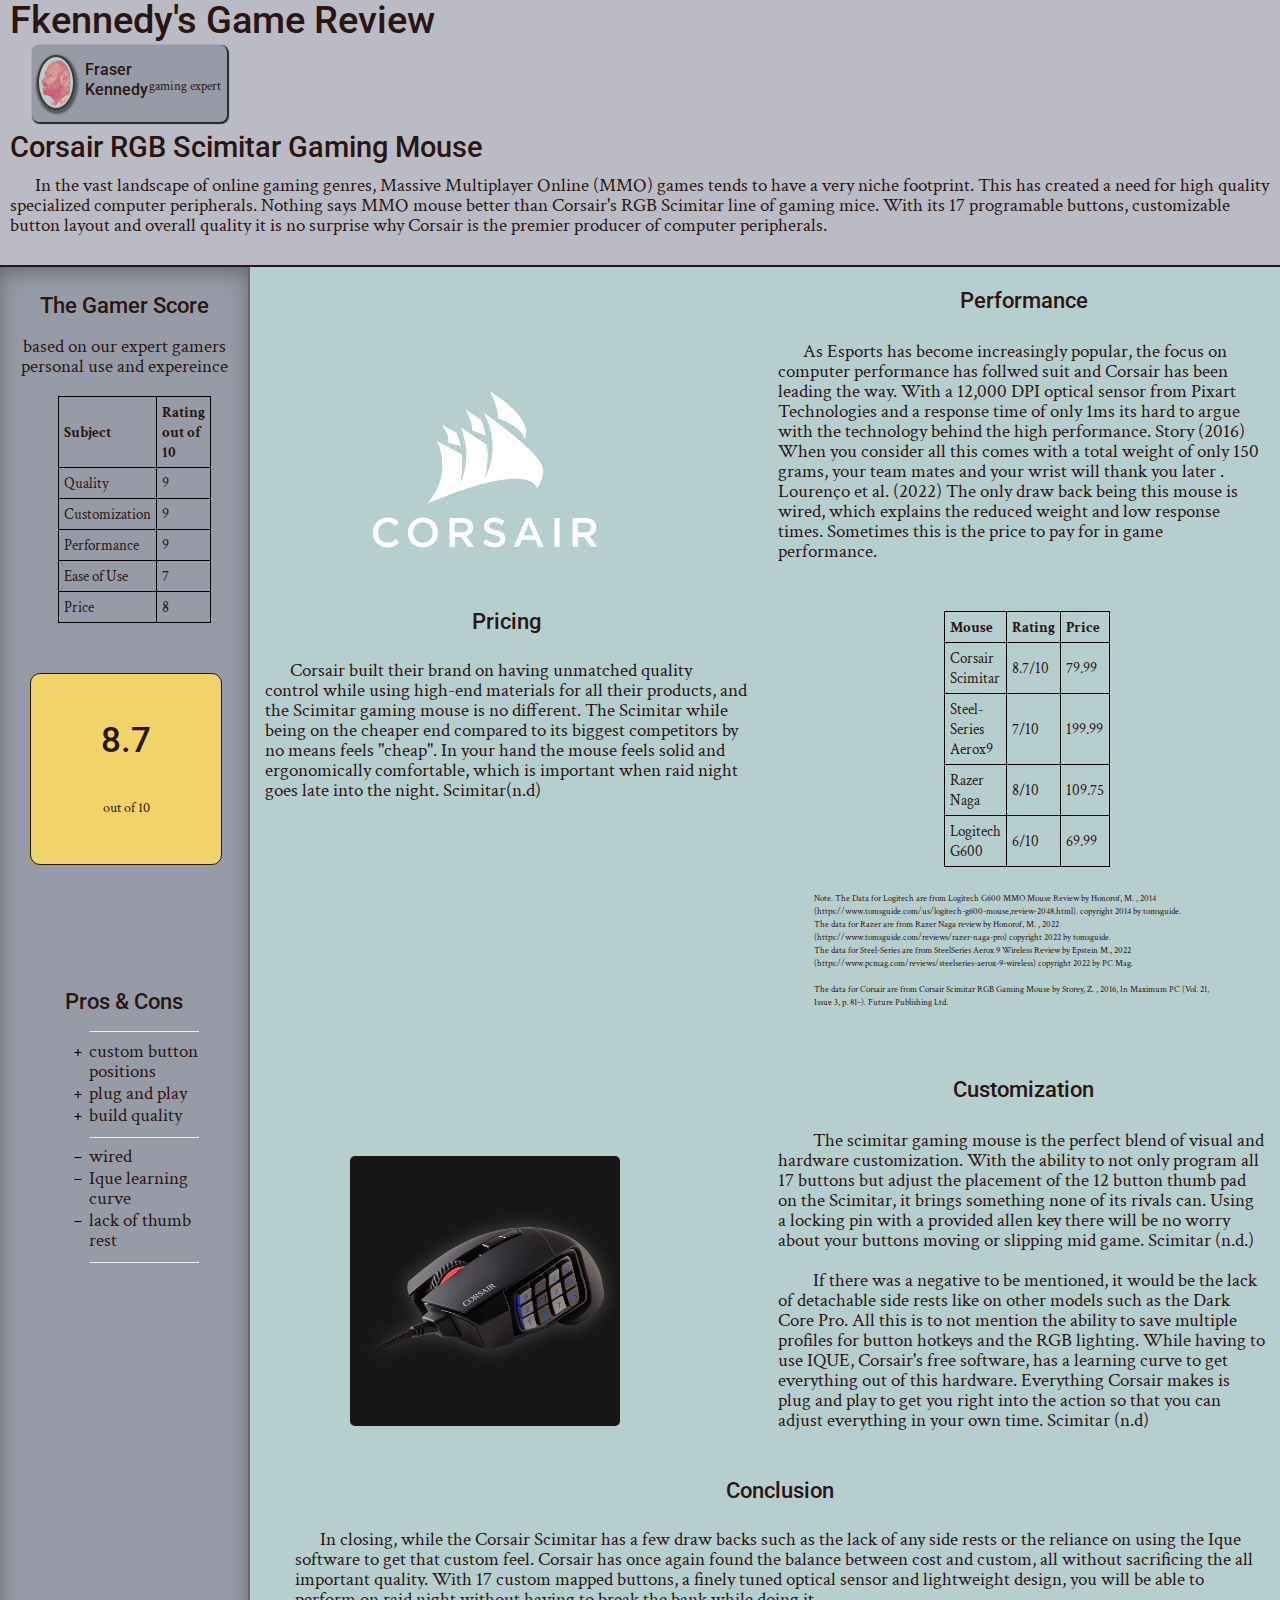
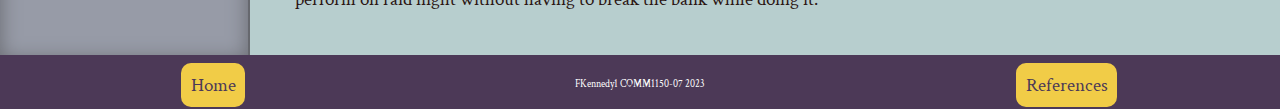
==== commit 08b77808: "final touches" ====
--- a/index.html
+++ b/index.html
@@ -5,6 +5,9 @@
     <meta name="viewport" content="width=device-width, initial-scale=1.0">
     <title>COMM Product Review</title>
     <link rel="stylesheet" href="./styles/styles.css">
+    <link rel="preconnect" href="https://fonts.googleapis.com">
+<link rel="preconnect" href="https://fonts.gstatic.com" crossorigin>
+<link href="https://fonts.googleapis.com/css2?family=Crimson+Text&family=Roboto:wght@500&display=swap" rel="stylesheet">
 </head>
 <body>
     <div class="header" id="header">
@@ -131,7 +134,7 @@
                 <div class="pricing two-col">
                     <div>
                         <h3>Pricing</h3>
-                        <p><span style="margin-left: 25px;"></span>Corsair built their brand on having unmatched quality control while using high-end materials for all their products, and the Scimitar gaming mouse is no different. The Scimitar while being on the cheaper end compared to its biggest competitors by no means feels "cheap". In your hand the mouse feels solid and ergonomically comfortable, which is important when raid night goes late into the night. </p>
+                        <p><span style="margin-left: 25px;"></span>Corsair built their brand on having unmatched quality control while using high-end materials for all their products, and the Scimitar gaming mouse is no different. The Scimitar while being on the cheaper end compared to its biggest competitors by no means feels "cheap". In your hand the mouse feels solid and ergonomically comfortable, which is important when raid night goes late into the night. Scimitar(n.d)</p>
                     </div>
                     <div class="table-rate">
                         <div></div>
@@ -190,19 +193,15 @@
                         <h3>Customization</h3>
                         <p>  <span style="margin-left: 35px;"></span>The scimitar gaming mouse is the perfect blend of visual and hardware customization.
                              With the ability to not only program all 17 buttons but adjust the placement of the 12 button thumb pad on the Scimitar, it brings something none of its rivals can.
-                              Using a locking pin with a provided allen key there will be no worry about your buttons moving or slipping mid game.
+                              Using a locking pin with a provided allen key there will be no worry about your buttons moving or slipping mid game. Scimitar (n.d.)
                               <br>
                               <br> 
-                              <span style="margin-left: 35px;"></span>If there was a negative to be mentioned, it would be the lack of detachable side rests like on other models such as the Dark Core Pro.
-                                All this is to not mention the ability to save multiple profiles for button hotkeys and the RGB lighting. 
-                                While having to use IQUE, Corsair's free software, can have a learning curve to get everything out of this hardware. 
-                                Everything Corsair makes is pretty much plug and play to get you right into the action.</p>
+                              <span style="margin-left: 35px;"></span>If there was a negative to be mentioned, it would be the lack of detachable side rests like on other models such as the Dark Core Pro. All this is to not mention the ability to save multiple profiles for button hotkeys and the RGB lighting. While having to use IQUE, Corsair's free software, has a learning curve to get everything out of this hardware. Everything Corsair makes is plug and play to get you right into the action so that you can adjust everything in your own time. Scimitar (n.d)</p>
                     </div>
                 </div>
                 <div class="conclusions">
                     <h3>Conclusion</h3>
-                    <p><span style="margin-left: 25px;"></span>In closing, Corsair has once again found the balance between cost and custom, all without sacrificing the all important quality.
-                         With 17 custom mapped buttons, a finely tuned optical sensor and lightweight design, you will be able to perform on raid night without having to break the bank while doing it. </p>
+                    <p><span style="margin-left: 25px;"></span>In closing, while the Corsair Scimitar has a few draw backs such as the lack of any side rests or the reliance on using the Ique software to get that custom feel.  Corsair has once again found the balance between cost and custom, all without sacrificing the all important quality. With 17 custom mapped buttons, a finely tuned optical sensor and lightweight design, you will be able to perform on raid night without having to break the bank while doing it.</p>
                 </div>
             </div>            
         </div>
--- a/styles/styles.css
+++ b/styles/styles.css
@@ -8,6 +8,13 @@
     line-height: 20px;
     width: 100%;
     background-color: #8ab19b6b;
+    font-family: 'Crimson Text', serif;
+    font-weight: 400;
+}
+
+h1,h2,h3,h4,h5,h6 {
+    font-family: 'Roboto', sans-serif;
+    font-weight: 500;
 }
 
 .header {
@@ -77,7 +84,7 @@
     height: 4em;
     width: 195px;
     display: grid;
-    grid-template-columns: 15% 1fr 1fr;
+    grid-template-columns: 2em 1fr 1fr;
     margin: 5px;
     box-shadow: 1px 1px 1px 1px #212b2a;
     margin-left: 5%;
@@ -86,11 +93,13 @@
 
 .personal-info h2 {
     font-size: 16px;
-    margin: 15px 14px;   
+    /* margin: 15px 14px;    */
+    margin-left: 15px;
+    margin-top: 15px;
 }
 .personal-info p {
     margin-top: 35px;
-    font-size: 12px;
+    font-size: 75%;
 }
 .personal-info img {
     padding: 2px;
@@ -325,6 +334,10 @@
     footer {
         padding-top: 20px;
     }
+    .personal-info p {
+        font-size: 13px;
+        line-height: 14px;
+    }
     .three-row {
         display: block;
     }
@@ -343,7 +356,7 @@
     }
 
     .performance img, .customization img {
-        width: 200px;
+        width: 270px;
         margin: 100px 0px 0px 100px;
         border-radius: 5px;
     }
@@ -364,12 +377,27 @@
     .two-col-main {
         grid-template-columns: 290px 1fr;
     }
-    
-
+    .pricing {
+        height: 60vh;
+    }
+    .personal-info p { 
+        line-height: 15px;
+        font-size: 13px;
+        margin-left: 3px;
+        margin-top: 30px;
+        margin-right: 5px;
+    }
     footer {
         height: 7vh;
     }
-}
-
-
-
+    .cite {
+        top: 120px;
+        font-size: 12px;
+    }
+    .performance img, .customization img {
+        width: 350px;
+    }
+}
+
+
+
